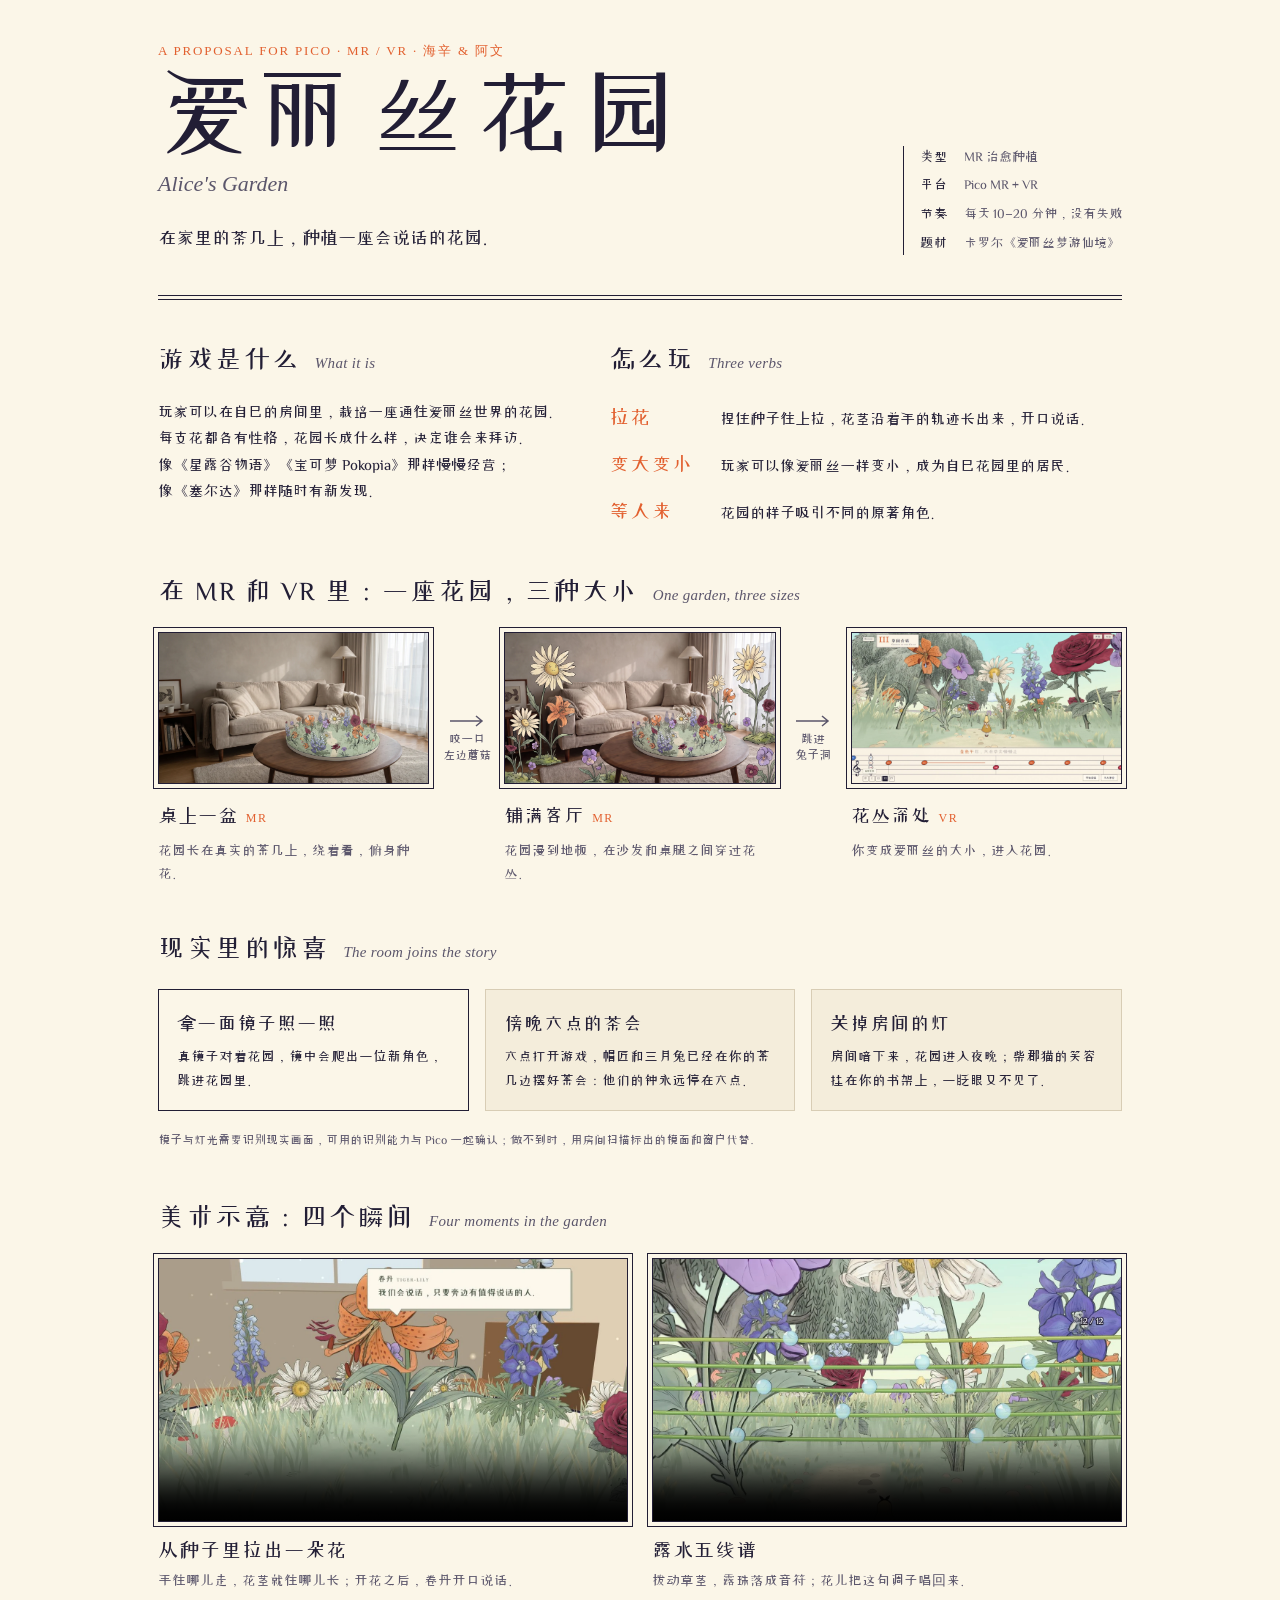
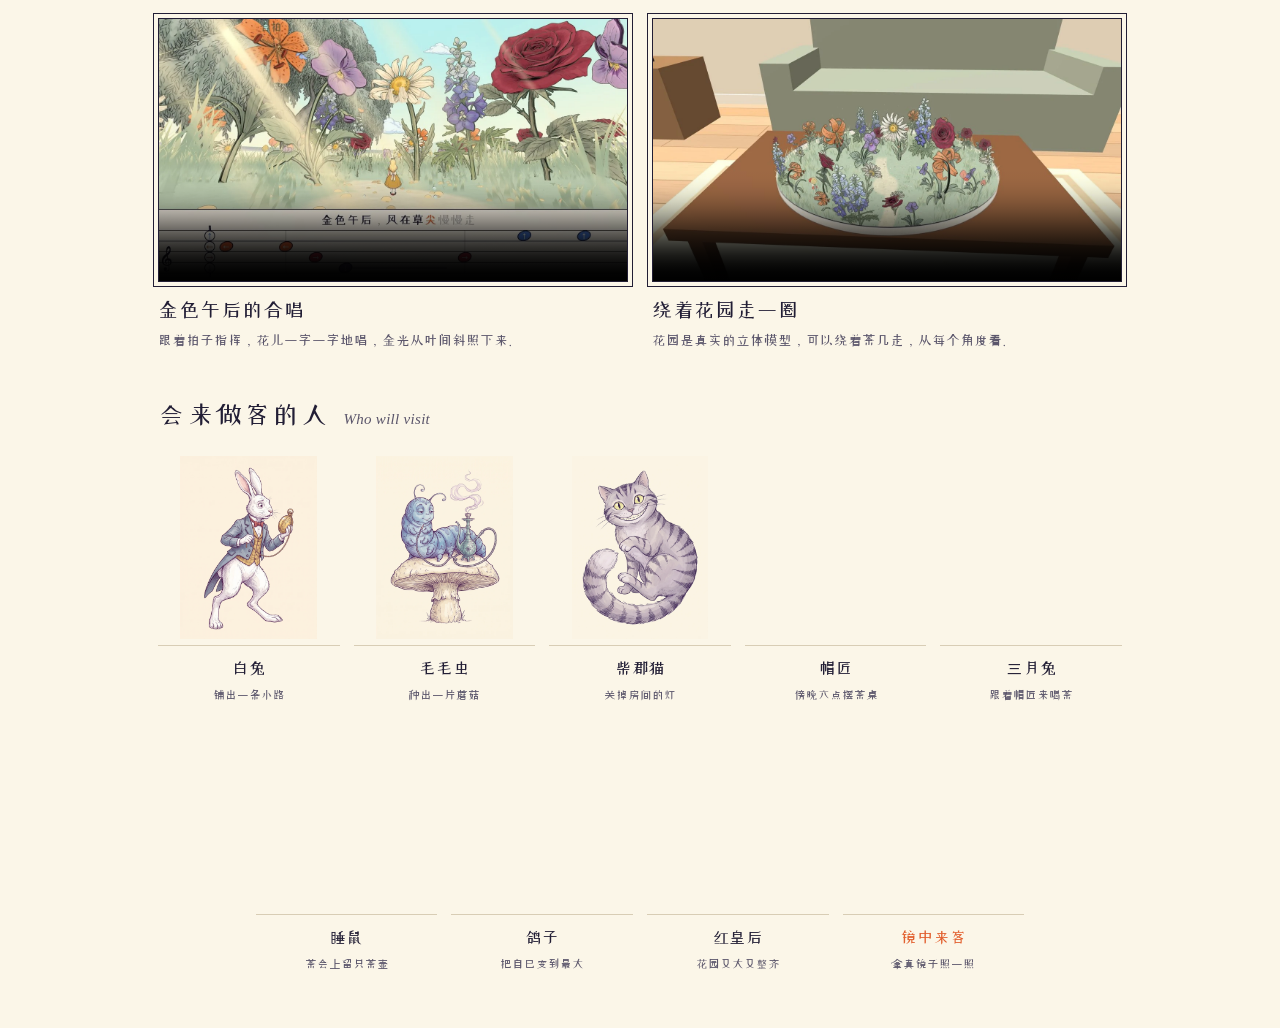
==== alice-garden-pico/index.html @ f8f002a5 "Publish responsive Alice Garden PICO proposal" ====
<!doctype html>
<html lang="zh-CN"><head><meta charset="utf-8"><meta name="viewport" content="width=device-width,initial-scale=1">
<!-- 可编辑源文件：直接改这里的文字，双击用浏览器打开就能预览。改完运行同目录的「打包成单文件.py」生成单文件版。 -->
<title>爱丽丝花园 · PICO MR / VR 提案</title>
<meta name="description" content="在家里的茶几上，种植一座会说话的花园。海辛与阿文的 PICO MR / VR 互动花园提案。">
<style>
/* Layout: one storybook plate per printed page — page 1 says what it is and how it lives in a room,
   page 2 shows it moving and who will come to visit. The game's own palette and display face. */
@font-face{font-family:"XiaoWei";src:url("media/display.woff2") format("woff2");font-display:swap;unicode-range:U+0-56DD,U+56DF-10FFFF}
:root{
  --paper:#FBF6E8; --plate:#F4EDDB; --ink:#221E35; --ink-2:#5B566B; --rule:#D8CDB5;
  --lily:#E2602F; --leaf:#6E8A6A;
  --display:"XiaoWei","Songti SC","STSong",serif;
  --body:"XiaoWei","Noto Serif SC","Songti SC","STSong",serif;
  --latin:"IM Fell English",Georgia,serif;
  color-scheme:light;
}
*{box-sizing:border-box}
html{background:var(--paper)}
body{margin:0;background:var(--paper);color:var(--ink);font-family:var(--body);font-size:15px;line-height:1.75;
  -webkit-print-color-adjust:exact;print-color-adjust:exact}
.sheet{max-width:1060px;margin:0 auto;padding-inline:clamp(16px,4vw,48px);padding-block:40px 56px;display:grid;grid-template-columns:minmax(0,1fr);gap:44px}
.page{display:grid;grid-template-columns:minmax(0,1fr);gap:40px;min-width:0}
h1,h2,h3{font-family:var(--display);font-weight:400;margin:0;text-wrap:balance}
p{margin:0}
.eyebrow{font-family:var(--latin);font-size:13px;letter-spacing:.14em;color:var(--lily);text-transform:uppercase}
h2{font-size:26px;letter-spacing:.06em;display:flex;flex-wrap:wrap;align-items:baseline;gap:4px 14px}
h2 small{font-family:var(--latin);font-style:italic;font-size:15px;letter-spacing:.02em;color:var(--ink-2)}
.sec{display:grid;grid-template-columns:minmax(0,1fr);gap:18px;align-content:start;min-width:0}
.rule{height:0;border-top:1.5px solid var(--ink);position:relative}
.rule::after{content:"";position:absolute;left:0;right:0;top:3px;border-top:.75px solid var(--ink)}

/* title plate */
.head{display:grid;grid-template-columns:minmax(0,1fr) auto;gap:32px;align-items:end}
.head h1{font-size:clamp(56px,9vw,96px);line-height:1;letter-spacing:.08em}
.head .en{font-family:var(--latin);font-style:italic;font-size:22px;color:var(--ink-2);margin-top:6px}
.lede{font-size:18px;line-height:1.85;max-width:34em;margin-top:18px}
.facts{display:grid;grid-template-columns:auto auto;gap:6px 16px;font-size:13px;color:var(--ink-2);border-left:1.5px solid var(--ink);padding-left:16px;align-self:end}
.facts b{font-weight:400;font-family:var(--display);color:var(--ink);letter-spacing:.08em}

/* what & how */
.two{display:grid;grid-template-columns:minmax(0,1fr) minmax(0,1.25fr);gap:40px}
.verbs{display:grid;gap:12px}
.verb{display:grid;grid-template-columns:6.6em minmax(0,1fr);gap:12px;align-items:baseline}
.verb b{font-family:var(--display);font-weight:400;font-size:20px;letter-spacing:.06em;color:var(--lily);white-space:nowrap}

/* three sizes */
.sizes{display:grid;grid-template-columns:1fr auto 1fr auto 1fr;gap:10px;align-items:start}
.size{display:grid;gap:8px;min-width:0;align-content:start}
.size figure{margin:0;border:1.5px solid var(--ink);box-shadow:0 0 0 4px var(--paper),0 0 0 5px var(--ink);aspect-ratio:16/9;overflow:hidden;background:var(--plate)}
.size img{width:100%;height:100%;object-fit:cover;display:block}
.size .tag{display:flex;align-items:baseline;gap:8px;margin-top:6px}
.size .tag b{font-family:var(--display);font-weight:400;font-size:19px;letter-spacing:.05em}
.size .tag span{font-family:var(--latin);font-size:12px;letter-spacing:.12em;color:var(--lily)}
.size p{font-size:13.5px;color:var(--ink-2);line-height:1.7}
.arrow{align-self:center;margin-top:-40px;display:grid;justify-items:center;gap:2px;font-size:12px;color:var(--ink-2);text-align:center;width:4.6em;line-height:1.4}
.arrow svg{width:36px;height:14px}

/* real-world surprises */
.surprise{display:grid;grid-template-columns:repeat(3,minmax(0,1fr));gap:16px}
.card{background:var(--plate);border:1px solid var(--rule);padding:16px 18px 18px;display:grid;gap:6px;align-content:start}
.card.lead{border-color:var(--ink);background:var(--paper)}
.card b{font-family:var(--display);font-weight:400;font-size:19px;letter-spacing:.05em}
.card p{font-size:13.5px;line-height:1.75}
.note{font-size:12px;color:var(--ink-2)}

/* moments */
.moments{display:grid;grid-template-columns:repeat(2,minmax(0,1fr));gap:26px 24px}
.moment{display:grid;gap:10px;min-width:0;align-content:start}
.moment .frame{position:relative;aspect-ratio:16/9;border:1.5px solid var(--ink);box-shadow:0 0 0 4px var(--paper),0 0 0 5px var(--ink);overflow:hidden;background:var(--plate)}
.moment video,.moment .frame img{position:absolute;inset:0;width:100%;height:100%;object-fit:cover;display:block}
.moment video{z-index:1}
.moment h3{font-size:20px;letter-spacing:.05em}
.moment p{font-size:13.5px;color:var(--ink-2);line-height:1.7}
.moment .cap{display:grid;gap:2px}

/* visitors */
.cast{display:grid;grid-template-columns:repeat(9,minmax(0,1fr));gap:10px}
.who{display:grid;grid-template-rows:auto auto auto;align-content:start;gap:4px;justify-items:center;text-align:center;min-width:0}
.who .pic{height:152px;width:100%;display:flex;align-items:flex-end;justify-content:center;border-bottom:1px solid var(--rule);padding-bottom:6px}
.who img{max-height:100%;max-width:100%;object-fit:contain;display:block}
.who b{font-family:var(--display);font-weight:400;font-size:16px;letter-spacing:.05em;margin-top:4px}
.who span{font-size:11.5px;color:var(--ink-2);line-height:1.5}
.who.mystery b{color:var(--lily)}
.foot{font-size:12.5px;color:var(--ink-2);display:flex;flex-wrap:wrap;gap:6px 18px;border-top:1px solid var(--rule);padding-top:12px}

@media screen and (max-width:820px){
  .head,.two{grid-template-columns:minmax(0,1fr)}
  .head h1{font-size:52px}
  .sizes{grid-template-columns:minmax(0,1fr)}
  .arrow{margin:0;width:auto;grid-auto-flow:column;gap:8px}
  .arrow svg{transform:rotate(90deg)}
  .surprise,.moments{grid-template-columns:1fr}
  .cast{grid-template-columns:repeat(3,minmax(0,1fr));gap:18px 10px}
}


/* print / PDF: two A4 plates, posters in place of video */
@page{size:A4;margin:0}
@media print{
  html,body{background:var(--paper)}
  body{font-size:9.6pt;line-height:1.65}
  .sheet{max-width:none;padding:0;gap:0}
  .page{gap:7mm;height:297mm;padding:12mm 13mm;overflow:hidden;align-content:start;page-break-after:always;break-after:page;break-inside:avoid}
  .page:last-child{page-break-after:auto;break-after:auto}
  .head h1{font-size:46pt}
  .head .en{font-size:13pt}
  .lede{font-size:11pt;margin-top:3mm}
  .facts{font-size:8.4pt}
  h2{font-size:15pt} h2 small{font-size:9.5pt}
  .sec{gap:3.2mm}
  .two{gap:9mm}
  .verb b{font-size:12pt}
  .size .tag b,.card b{font-size:12pt}
  .size p,.card p,.moment p{font-size:8.6pt}
  .arrow{font-size:7.6pt;margin-top:-8mm}
  .card{padding:3mm 3.6mm}
  .moments{gap:5mm 5mm}
  .moment h3{font-size:12pt}
  video{display:none!important}
  .cast{grid-template-columns:repeat(9,minmax(0,1fr));gap:2mm}
  .who .pic{height:30mm}
  .who b{font-size:10pt} .who span{font-size:7.2pt}
  .note,.foot{font-size:7.8pt}
}

/* Final user-approved wording, one A4 page. */
@media print{
 @page{size:A4;margin:0}
 body{font-size:7.7pt;line-height:1.5}
 .sheet{display:flex;flex-direction:column;gap:3.6mm;padding:10mm 11mm;min-height:297mm;background:var(--paper)}
 .page{display:contents;height:auto;padding:0;overflow:visible;break-after:auto;page-break-after:auto}
 .head{grid-template-columns:minmax(0,1fr) auto;gap:6mm}
 .head h1{font-size:32pt;letter-spacing:.08em}
 .head .en{font-size:10pt;margin-top:1mm}
 .eyebrow{font-size:7pt;letter-spacing:.1em}
 .lede{font-size:9pt;line-height:1.5;margin-top:2mm}
 .facts{font-size:6.8pt;gap:1mm 3mm;padding-left:3mm}
 h2{font-size:11pt;gap:2mm}h2 small{font-size:7pt}
 .sec{gap:2mm}.two{gap:6mm}.verbs{gap:2mm}
 .verb{grid-template-columns:5.5em 1fr;gap:2mm}.verb b{font-size:9pt}
 .sizes{gap:2mm}.size{gap:1.3mm}.size .tag{margin-top:1mm;gap:2mm}
 .size .tag b,.card b{font-size:9pt}.size .tag span{font-size:7pt}
 .size p,.card p,.moment p{font-size:7pt;line-height:1.45}
 .arrow{font-size:6pt;width:3.8em;margin-top:-5mm}
 .surprise{gap:2mm}.card{padding:2mm;gap:1mm}
 .note{font-size:6.4pt;line-height:1.4}
 .moments{grid-template-columns:repeat(4,minmax(0,1fr));gap:2.5mm}
 .moment{gap:2mm}.moment h3{font-size:8.2pt;letter-spacing:0}
 .cast{gap:1.5mm}.who{gap:.7mm}.who .pic{height:23mm;padding-bottom:1mm}
 .who b{font-size:8pt;margin-top:.5mm}.who span{font-size:6.2pt;line-height:1.35}
 .size figure,.moment .frame{box-shadow:none;border-width:.6pt}
 .rule{border-width:.7pt}.rule::after{top:2px;border-width:.4pt}
}

/* Larger cast, five above and four centered below. */
.prototype-video{position:static!important;inset:auto!important;height:auto!important;width:100%!important;display:block;margin-top:8px}
.prototype-link summary{cursor:pointer}
.prototype-link{font-size:11px;color:var(--ink-2);text-decoration:underline}
.visual-note{font-size:11px;color:var(--ink-2);line-height:1.4}
@media screen and (min-width:821px){
 .cast{grid-template-columns:repeat(10,minmax(0,1fr));gap:22px 14px}
 .who{grid-column:span 2}.who:nth-child(6){grid-column:2/span 2}
 .who .pic{height:190px}
}
@media print{
 .sheet{gap:2mm}
 .sec{gap:1.2mm}
 .head h1{font-size:30pt}
 .cast{grid-template-columns:repeat(10,minmax(0,1fr));gap:1.8mm 2mm}
 .who{grid-column:span 2}.who:nth-child(6){grid-column:2/span 2}
 .who .pic{height:27mm}.who b{font-size:8pt}.who span{font-size:6.5pt}
 .prototype-link{display:none}.visual-note{font-size:6.2pt;line-height:1.3}
}

/* Phone reading layout; print styles remain unchanged. */
@media screen and (max-width:600px){
 body{font-size:16px;line-height:1.85}
 .sheet{padding:28px 22px 40px;gap:32px}
 .page{gap:30px}.head{gap:20px}.two{gap:28px}
 .head h1{font-size:clamp(32px,10vw,52px);letter-spacing:.04em}
 .head .en{font-size:20px}.eyebrow{font-size:11px;letter-spacing:.06em}
 .lede{font-size:17px;margin-top:14px}.facts{font-size:13px;justify-self:start;gap:6px 12px}
 h2{font-size:23px;line-height:1.5;gap:2px 10px}h2 small{font-size:13px}
 .sec{gap:16px}.verb{grid-template-columns:5.4em minmax(0,1fr);gap:8px}.verb b{font-size:19px}
 .sizes{gap:18px}.size{gap:8px}.size p,.card p,.moment p{font-size:15px}
 .arrow{justify-self:center}.moments{gap:28px}.note{font-size:13px}
 .cast{grid-template-columns:repeat(2,minmax(0,1fr));gap:24px 16px}
 .who .pic{height:190px}.who b{font-size:18px}.who span{font-size:13px}
 .who:last-child{grid-column:1/-1;width:calc((100% - 16px)/2);justify-self:center}
}

</style>

</head><body>
<main class="sheet">
  <section class="page">
    <header class="head">
      <div>
        <div class="eyebrow">A PROPOSAL FOR PICO · MR / VR · 海辛 &amp; 阿文</div>
        <h1>爱丽丝花园</h1>
        <div class="en">Alice's Garden</div>
        <p class="lede">在家里的茶几上，种植一座会说话的花园。<br></p>
      </div>
      <div class="facts">
        <b>类型</b><span>MR 治愈种植</span>
        <b>平台</b><span>Pico MR + VR</span>
        <b>节奏</b><span>每天 10–20 分钟，没有失败</span>
        <b>题材</b><span>卡罗尔《爱丽丝梦游仙境》</span>
      </div>
    </header>

    <div class="rule"></div>

    <div class="two">
      <section class="sec">
        <h2>游戏是什么 <small>What it is</small></h2>
        <p>玩家可以在自己的房间里，栽培一座通往爱丽丝世界的花园。<br>每支花都各有性格，花园长成什么样，决定谁会来拜访。<br>像《星露谷物语》《宝可梦 Pokopia》那样慢慢经营；<br>像《塞尔达》那样随时有新发现。</p>
      </section>
      <section class="sec">
        <h2>怎么玩 <small>Three verbs</small></h2>
        <div class="verbs">
          <div class="verb"><b>拉花</b><span>捏住种子往上拉，花茎沿着手的轨迹长出来，开口说话。</span></div>
          <div class="verb"><b>变大变小</b><span>玩家可以像爱丽丝一样变小，成为自己花园里的居民。</span></div>
          <div class="verb"><b>等人来</b><span>花园的样子吸引不同的原著角色。</span></div>
        </div>
      </section>
    </div>

    <section class="sec">
      <h2>在 MR 和 VR 里：一座花园，三种大小 <small>One garden, three sizes</small></h2>
      <div class="sizes">
        <div class="size">
          <figure><img loading="lazy" decoding="async" src="media/desk-mr-v2.webp" alt="茶几上的一盆花园"></figure>
          <div class="tag"><b>桌上一盆</b><span>MR</span></div>
          <p>花园长在真实的茶几上，绕着看，俯身种花。</p>
        </div>
        <div class="arrow"><svg viewBox="0 0 36 14" aria-hidden="true"><path d="M1 7h32M27 2l6 5-6 5" fill="none" stroke="currentColor" stroke-width="1.5"/></svg>咬一口<br>左边蘑菇</div>
        <div class="size">
          <figure><img loading="lazy" decoding="async" src="media/room-mr-v4.webp" alt="花园铺满客厅，花比沙发高"></figure>
          <div class="tag"><b>铺满客厅</b><span>MR</span></div>
          <p>花园漫到地板，在沙发和桌腿之间穿过花丛。</p>
        </div>
        <div class="arrow"><svg viewBox="0 0 36 14" aria-hidden="true"><path d="M1 7h32M27 2l6 5-6 5" fill="none" stroke="currentColor" stroke-width="1.5"/></svg>跳进<br>兔子洞</div>
        <div class="size">
          <figure><img loading="lazy" decoding="async" src="media/deep-game-v3.webp" alt="爱丽丝大小的花丛深处"></figure>
          <div class="tag"><b>花丛深处</b><span>VR</span></div>
          <p>你变成爱丽丝的大小，进入花园。</p>
        </div>
      </div>
    </section>

    <section class="sec">
      <h2>现实里的惊喜 <small>The room joins the story</small></h2>
      <div class="surprise">
        <div class="card lead"><b>拿一面镜子照一照</b><p>真镜子对着花园，镜中会爬出一位新角色，跳进花园里。</p></div>
        <div class="card"><b>傍晚六点的茶会</b><p>六点打开游戏，帽匠和三月兔已经在你的茶几边摆好茶会：他们的钟永远停在六点。</p></div>
        <div class="card"><b>关掉房间的灯</b><p>房间暗下来，花园进入夜晚；柴郡猫的笑容挂在你的书架上，一眨眼又不见了。</p></div>
      </div>
      <p class="note">镜子与灯光需要识别现实画面，可用的识别能力与 Pico 一起确认；做不到时，用房间扫描标出的镜面和窗户代替。</p>
    </section>
  </section>

  <section class="page">
    <section class="sec">
      <h2>美术示意：四个瞬间 <small>Four moments in the garden</small></h2>

      <div class="moments">
        <article class="moment">
          <div class="frame"><video src="media/pull.mp4" poster="media/pull.webp" muted loop playsinline controls preload="none"></video><img loading="lazy" decoding="async" src="media/pull.webp" alt="卷丹从种子里长出来并开口说话"></div>
          <div class="cap"><h3>从种子里拉出一朵花</h3><p>手往哪儿走，花茎就往哪儿长；开花之后，卷丹开口说话。</p></div>
        </article>
        <article class="moment">
          <div class="frame"><video src="media/dew.mp4" poster="media/dew.webp" muted loop playsinline controls preload="none"></video><img loading="lazy" decoding="async" src="media/dew.webp" alt="露珠挂在五根草茎上，像一行五线谱"></div>
          <div class="cap"><h3>露水五线谱</h3><p>拨动草茎，露珠落成音符；花儿把这句调子唱回来。</p></div>
        </article>
        <article class="moment">
          <div class="frame"><video src="media/sing.mp4" poster="media/sing.webp" muted loop playsinline controls preload="none"></video><img loading="lazy" decoding="async" src="media/sing.webp" alt="金色午后，花儿按歌词合唱"></div>
          <div class="cap"><h3>金色午后的合唱</h3><p>跟着拍子指挥，花儿一字一字地唱，金光从叶间斜照下来。</p></div>
        </article>
        <article class="moment">
          <div class="frame"><video src="media/orbit.mp4" poster="media/orbit.webp" muted loop playsinline controls preload="none"></video><img loading="lazy" decoding="async" src="media/orbit.webp" alt="茶几上的花园，镜头绕着它转一圈"></div>
          <div class="cap"><h3>绕着花园走一圈</h3><p>花园是真实的立体模型，可以绕着茶几走，从每个角度看。</p></div>
        </article>
      </div>

    </section>

    <section class="sec">
      <h2>会来做客的人 <small>Who will visit</small></h2>
      <div class="cast">
        <div class="who"><div class="pic"><img loading="lazy" decoding="async" src="media/cast-rabbit-nbp.webp" alt=""></div><b>白兔</b><span>铺出一条小路</span></div>
        <div class="who"><div class="pic"><img loading="lazy" decoding="async" src="media/cast-caterpillar-nbp.webp" alt=""></div><b>毛毛虫</b><span>种出一片蘑菇</span></div>
        <div class="who"><div class="pic"><img loading="lazy" decoding="async" src="media/cast-cheshire-nbp.webp" alt=""></div><b>柴郡猫</b><span>关掉房间的灯</span></div>
        <div class="who"><div class="pic"><img loading="lazy" decoding="async" src="media/cast-hatter-nbp.webp" alt=""></div><b>帽匠</b><span>傍晚六点摆茶桌</span></div>
        <div class="who"><div class="pic"><img loading="lazy" decoding="async" src="media/cast-hare-nbp.webp" alt=""></div><b>三月兔</b><span>跟着帽匠来喝茶</span></div>
        <div class="who"><div class="pic"><img loading="lazy" decoding="async" src="media/cast-dormouse-nbp.webp" alt=""></div><b>睡鼠</b><span>茶会上留只茶壶</span></div>
        <div class="who"><div class="pic"><img loading="lazy" decoding="async" src="media/cast-pigeon-nbp.webp" alt=""></div><b>鸽子</b><span>把自己变到最大</span></div>
        <div class="who"><div class="pic"><img loading="lazy" decoding="async" src="media/cast-queen-nbp.webp" alt=""></div><b>红皇后</b><span>花园又大又整齐</span></div>
        <div class="who mystery"><div class="pic"><img loading="lazy" decoding="async" src="media/cast-mirror-nbp.webp" alt="镜中来客手镜"></div><b>镜中来客</b><span>拿真镜子照一照</span></div>
      </div>
    </section>


  </section>
</main>
<script>
/* Only animate visible clips. Native controls remain available on phones. */
(() => {
 const videos=[...document.querySelectorAll('.moment .frame video')];
 const reduced=matchMedia('(prefers-reduced-motion: reduce)');
 const visible=new Set();
 const play=v=>{if(document.hidden||reduced.matches)return;v.play().catch(()=>{});};
 const observer=new IntersectionObserver(entries=>entries.forEach(({target,isIntersecting})=>{
   if(isIntersecting){visible.add(target);play(target);}else{visible.delete(target);target.pause();}
 }),{threshold:.2});
 videos.forEach(v=>observer.observe(v));
 document.addEventListener('visibilitychange',()=>videos.forEach(v=>document.hidden?v.pause():visible.has(v)&&play(v)));
 reduced.addEventListener('change',()=>videos.forEach(v=>reduced.matches?v.pause():visible.has(v)&&play(v)));
})();
</script>

</body></html>
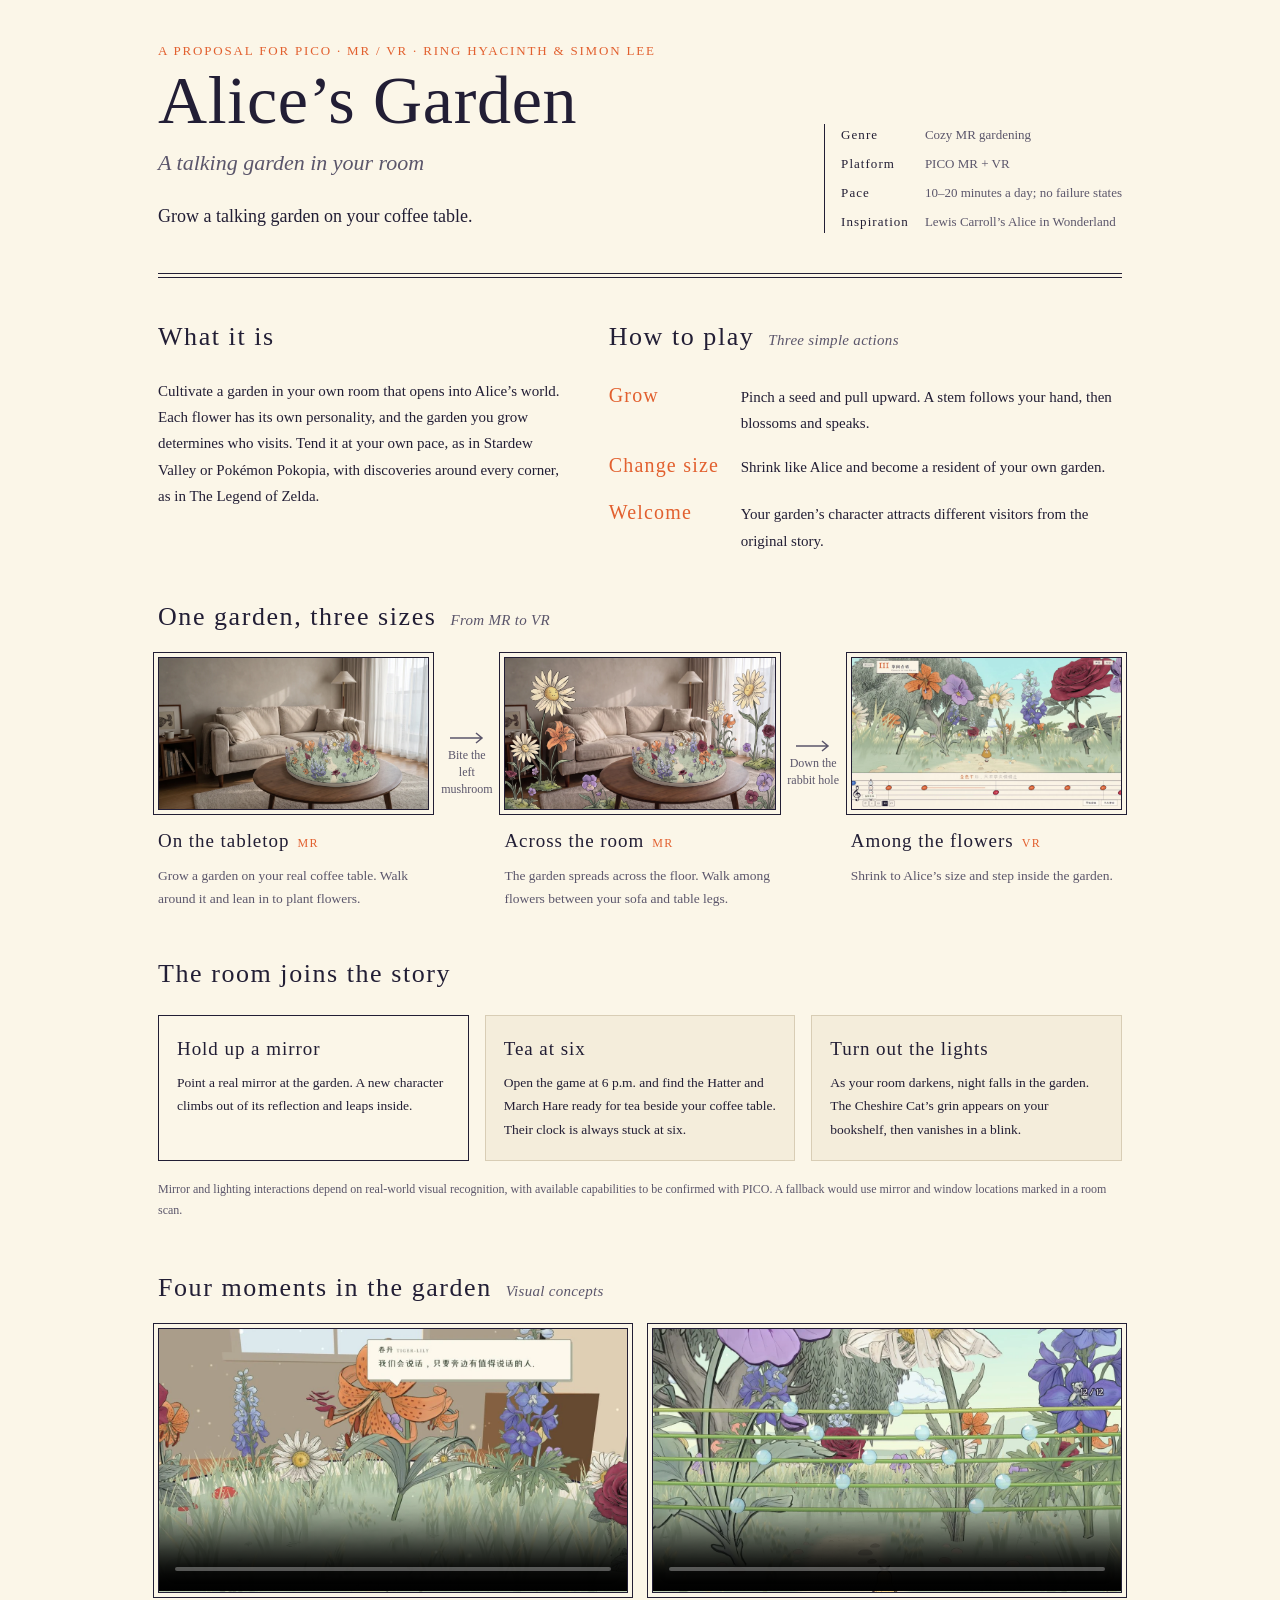
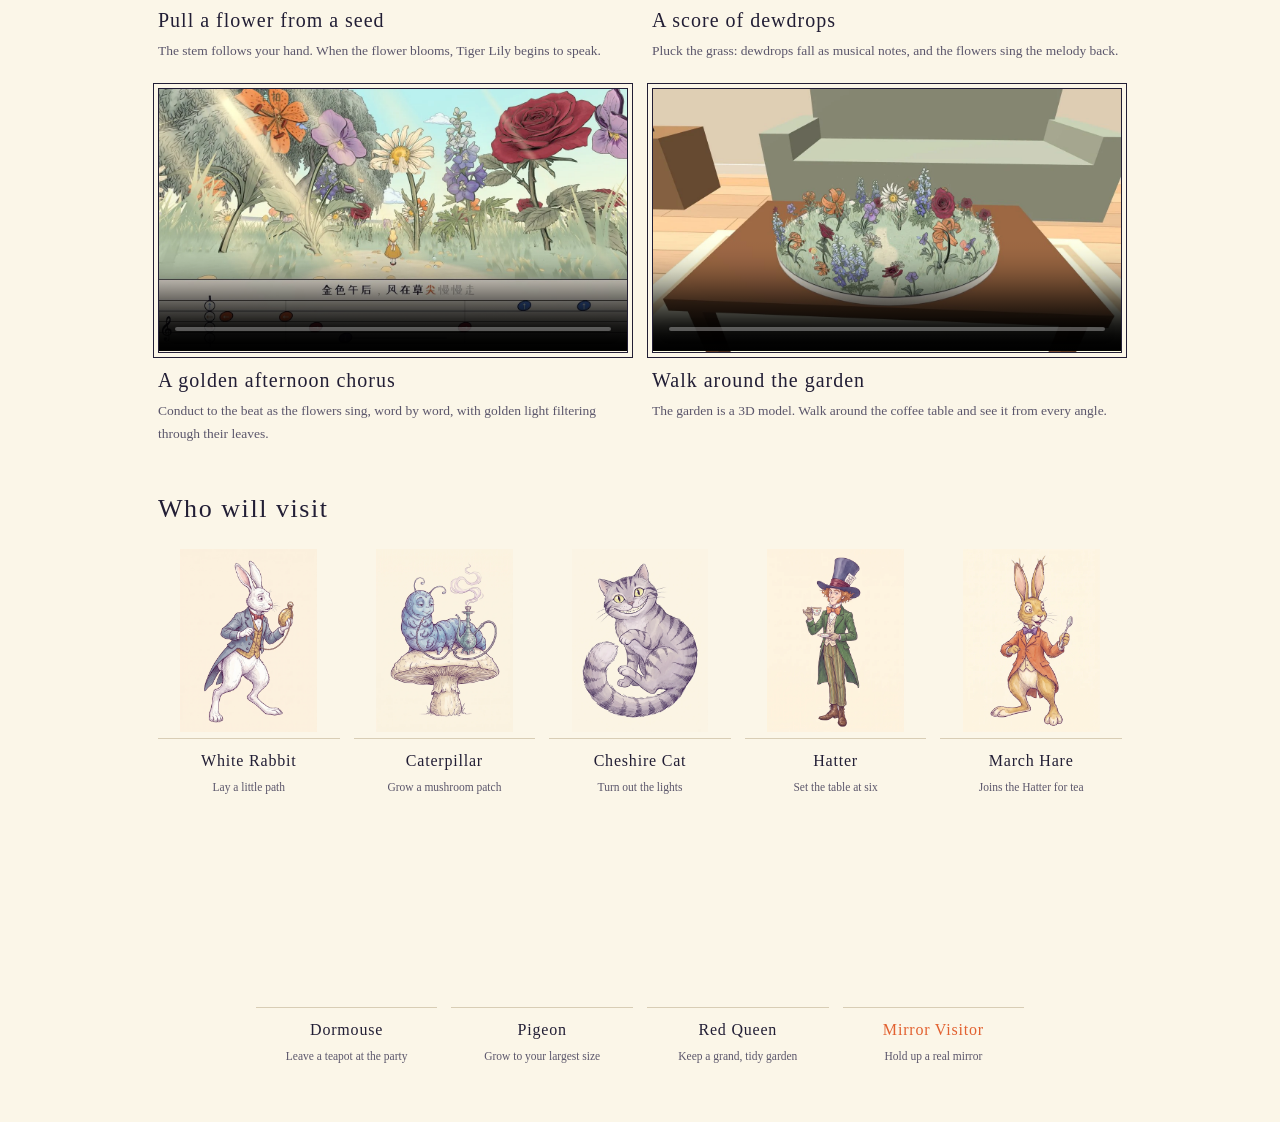
==== commit 9cef796a: "Publish English portfolio and introduction pages" ====
--- a/alice-garden-pico/index.html
+++ b/alice-garden-pico/index.html
@@ -1,8 +1,8 @@
 <!doctype html>
-<html lang="zh-CN"><head><meta charset="utf-8"><meta name="viewport" content="width=device-width,initial-scale=1">
-<!-- 可编辑源文件：直接改这里的文字，双击用浏览器打开就能预览。改完运行同目录的「打包成单文件.py」生成单文件版。 -->
-<title>爱丽丝花园 · PICO MR / VR 提案</title>
-<meta name="description" content="在家里的茶几上，种植一座会说话的花园。海辛与阿文的 PICO MR / VR 互动花园提案。">
+<html lang="en"><head><meta charset="utf-8"><meta name="viewport" content="width=device-width,initial-scale=1">
+<!-- Editable source: edit the text here and open this file in a browser to preview. -->
+<title>Alice’s Garden · PICO MR / VR Proposal</title>
+<meta name="description" content="Grow a talking garden on your coffee table. A PICO MR / VR interactive garden proposal by Ring Hyacinth and Simon Lee.">
 <style>
 /* Layout: one storybook plate per printed page — page 1 says what it is and how it lives in a room,
    page 2 shows it moving and who will come to visit. The game's own palette and display face. */
@@ -10,8 +10,8 @@
 :root{
   --paper:#FBF6E8; --plate:#F4EDDB; --ink:#221E35; --ink-2:#5B566B; --rule:#D8CDB5;
   --lily:#E2602F; --leaf:#6E8A6A;
-  --display:"XiaoWei","Songti SC","STSong",serif;
-  --body:"XiaoWei","Noto Serif SC","Songti SC","STSong",serif;
+  --display:Georgia,"Times New Roman",serif;
+  --body:Georgia,"Times New Roman",serif;
   --latin:"IM Fell English",Georgia,serif;
   color-scheme:light;
 }
@@ -32,7 +32,7 @@
 
 /* title plate */
 .head{display:grid;grid-template-columns:minmax(0,1fr) auto;gap:32px;align-items:end}
-.head h1{font-size:clamp(56px,9vw,96px);line-height:1;letter-spacing:.08em}
+.head h1{font-size:clamp(40px,6vw,68px);line-height:1.1;letter-spacing:.01em}
 .head .en{font-family:var(--latin);font-style:italic;font-size:22px;color:var(--ink-2);margin-top:6px}
 .lede{font-size:18px;line-height:1.85;max-width:34em;margin-top:18px}
 .facts{display:grid;grid-template-columns:auto auto;gap:6px 16px;font-size:13px;color:var(--ink-2);border-left:1.5px solid var(--ink);padding-left:16px;align-self:end}
@@ -41,7 +41,7 @@
 /* what & how */
 .two{display:grid;grid-template-columns:minmax(0,1fr) minmax(0,1.25fr);gap:40px}
 .verbs{display:grid;gap:12px}
-.verb{display:grid;grid-template-columns:6.6em minmax(0,1fr);gap:12px;align-items:baseline}
+.verb{display:grid;grid-template-columns:8em minmax(0,1fr);gap:12px;align-items:baseline}
 .verb b{font-family:var(--display);font-weight:400;font-size:20px;letter-spacing:.06em;color:var(--lily);white-space:nowrap}
 
 /* three sizes */
@@ -138,7 +138,7 @@
  .facts{font-size:6.8pt;gap:1mm 3mm;padding-left:3mm}
  h2{font-size:11pt;gap:2mm}h2 small{font-size:7pt}
  .sec{gap:2mm}.two{gap:6mm}.verbs{gap:2mm}
- .verb{grid-template-columns:5.5em 1fr;gap:2mm}.verb b{font-size:9pt}
+ .verb{grid-template-columns:7.5em 1fr;gap:2mm}.verb b{font-size:9pt}
  .sizes{gap:2mm}.size{gap:1.3mm}.size .tag{margin-top:1mm;gap:2mm}
  .size .tag b,.card b{font-size:9pt}.size .tag span{font-size:7pt}
  .size p,.card p,.moment p{font-size:7pt;line-height:1.45}
@@ -182,7 +182,7 @@
  .head .en{font-size:20px}.eyebrow{font-size:11px;letter-spacing:.06em}
  .lede{font-size:17px;margin-top:14px}.facts{font-size:13px;justify-self:start;gap:6px 12px}
  h2{font-size:23px;line-height:1.5;gap:2px 10px}h2 small{font-size:13px}
- .sec{gap:16px}.verb{grid-template-columns:5.4em minmax(0,1fr);gap:8px}.verb b{font-size:19px}
+ .sec{gap:16px}.verb{grid-template-columns:7em minmax(0,1fr);gap:8px}.verb b{font-size:19px}
  .sizes{gap:18px}.size{gap:8px}.size p,.card p,.moment p{font-size:15px}
  .arrow{justify-self:center}.moments{gap:28px}.note{font-size:13px}
  .cast{grid-template-columns:repeat(2,minmax(0,1fr));gap:24px 16px}
@@ -197,16 +197,16 @@
   <section class="page">
     <header class="head">
       <div>
-        <div class="eyebrow">A PROPOSAL FOR PICO · MR / VR · 海辛 &amp; 阿文</div>
-        <h1>爱丽丝花园</h1>
-        <div class="en">Alice's Garden</div>
-        <p class="lede">在家里的茶几上，种植一座会说话的花园。<br></p>
+        <div class="eyebrow">A PROPOSAL FOR PICO · MR / VR · Ring Hyacinth &amp; Simon Lee</div>
+        <h1>Alice’s Garden</h1>
+        <div class="en">A talking garden in your room</div>
+        <p class="lede">Grow a talking garden on your coffee table.<br></p>
       </div>
       <div class="facts">
-        <b>类型</b><span>MR 治愈种植</span>
-        <b>平台</b><span>Pico MR + VR</span>
-        <b>节奏</b><span>每天 10–20 分钟，没有失败</span>
-        <b>题材</b><span>卡罗尔《爱丽丝梦游仙境》</span>
+        <b>Genre</b><span>Cozy MR gardening</span>
+        <b>Platform</b><span>PICO MR + VR</span>
+        <b>Pace</b><span>10–20 minutes a day; no failure states</span>
+        <b>Inspiration</b><span>Lewis Carroll’s Alice in Wonderland</span>
       </div>
     </header>
 
@@ -214,90 +214,90 @@
 
     <div class="two">
       <section class="sec">
-        <h2>游戏是什么 <small>What it is</small></h2>
-        <p>玩家可以在自己的房间里，栽培一座通往爱丽丝世界的花园。<br>每支花都各有性格，花园长成什么样，决定谁会来拜访。<br>像《星露谷物语》《宝可梦 Pokopia》那样慢慢经营；<br>像《塞尔达》那样随时有新发现。</p>
+        <h2>What it is</h2>
+        <p>Cultivate a garden in your own room that opens into Alice’s world. Each flower has its own personality, and the garden you grow determines who visits. Tend it at your own pace, as in Stardew Valley or Pokémon Pokopia, with discoveries around every corner, as in The Legend of Zelda.</p>
       </section>
       <section class="sec">
-        <h2>怎么玩 <small>Three verbs</small></h2>
+        <h2>How to play <small>Three simple actions</small></h2>
         <div class="verbs">
-          <div class="verb"><b>拉花</b><span>捏住种子往上拉，花茎沿着手的轨迹长出来，开口说话。</span></div>
-          <div class="verb"><b>变大变小</b><span>玩家可以像爱丽丝一样变小，成为自己花园里的居民。</span></div>
-          <div class="verb"><b>等人来</b><span>花园的样子吸引不同的原著角色。</span></div>
+          <div class="verb"><b>Grow</b><span>Pinch a seed and pull upward. A stem follows your hand, then blossoms and speaks.</span></div>
+          <div class="verb"><b>Change size</b><span>Shrink like Alice and become a resident of your own garden.</span></div>
+          <div class="verb"><b>Welcome</b><span>Your garden’s character attracts different visitors from the original story.</span></div>
         </div>
       </section>
     </div>
 
     <section class="sec">
-      <h2>在 MR 和 VR 里：一座花园，三种大小 <small>One garden, three sizes</small></h2>
+      <h2>One garden, three sizes <small>From MR to VR</small></h2>
       <div class="sizes">
         <div class="size">
-          <figure><img loading="lazy" decoding="async" src="media/desk-mr-v2.webp" alt="茶几上的一盆花园"></figure>
-          <div class="tag"><b>桌上一盆</b><span>MR</span></div>
-          <p>花园长在真实的茶几上，绕着看，俯身种花。</p>
+          <figure><img loading="lazy" decoding="async" src="media/desk-mr-v2.webp" alt="A miniature garden on a coffee table"></figure>
+          <div class="tag"><b>On the tabletop</b><span>MR</span></div>
+          <p>Grow a garden on your real coffee table. Walk around it and lean in to plant flowers.</p>
         </div>
-        <div class="arrow"><svg viewBox="0 0 36 14" aria-hidden="true"><path d="M1 7h32M27 2l6 5-6 5" fill="none" stroke="currentColor" stroke-width="1.5"/></svg>咬一口<br>左边蘑菇</div>
+        <div class="arrow"><svg viewBox="0 0 36 14" aria-hidden="true"><path d="M1 7h32M27 2l6 5-6 5" fill="none" stroke="currentColor" stroke-width="1.5"/></svg>Bite the<br>left mushroom</div>
         <div class="size">
-          <figure><img loading="lazy" decoding="async" src="media/room-mr-v4.webp" alt="花园铺满客厅，花比沙发高"></figure>
-          <div class="tag"><b>铺满客厅</b><span>MR</span></div>
-          <p>花园漫到地板，在沙发和桌腿之间穿过花丛。</p>
+          <figure><img loading="lazy" decoding="async" src="media/room-mr-v4.webp" alt="A garden fills the living room, with flowers taller than the sofa"></figure>
+          <div class="tag"><b>Across the room</b><span>MR</span></div>
+          <p>The garden spreads across the floor. Walk among flowers between your sofa and table legs.</p>
         </div>
-        <div class="arrow"><svg viewBox="0 0 36 14" aria-hidden="true"><path d="M1 7h32M27 2l6 5-6 5" fill="none" stroke="currentColor" stroke-width="1.5"/></svg>跳进<br>兔子洞</div>
+        <div class="arrow"><svg viewBox="0 0 36 14" aria-hidden="true"><path d="M1 7h32M27 2l6 5-6 5" fill="none" stroke="currentColor" stroke-width="1.5"/></svg>Down the<br>rabbit hole</div>
         <div class="size">
-          <figure><img loading="lazy" decoding="async" src="media/deep-game-v3.webp" alt="爱丽丝大小的花丛深处"></figure>
-          <div class="tag"><b>花丛深处</b><span>VR</span></div>
-          <p>你变成爱丽丝的大小，进入花园。</p>
+          <figure><img loading="lazy" decoding="async" src="media/deep-game-v3.webp" alt="Deep among the flowers at Alice’s tiny scale"></figure>
+          <div class="tag"><b>Among the flowers</b><span>VR</span></div>
+          <p>Shrink to Alice’s size and step inside the garden.</p>
         </div>
       </div>
     </section>
 
     <section class="sec">
-      <h2>现实里的惊喜 <small>The room joins the story</small></h2>
+      <h2>The room joins the story</h2>
       <div class="surprise">
-        <div class="card lead"><b>拿一面镜子照一照</b><p>真镜子对着花园，镜中会爬出一位新角色，跳进花园里。</p></div>
-        <div class="card"><b>傍晚六点的茶会</b><p>六点打开游戏，帽匠和三月兔已经在你的茶几边摆好茶会：他们的钟永远停在六点。</p></div>
-        <div class="card"><b>关掉房间的灯</b><p>房间暗下来，花园进入夜晚；柴郡猫的笑容挂在你的书架上，一眨眼又不见了。</p></div>
-      </div>
-      <p class="note">镜子与灯光需要识别现实画面，可用的识别能力与 Pico 一起确认；做不到时，用房间扫描标出的镜面和窗户代替。</p>
+        <div class="card lead"><b>Hold up a mirror</b><p>Point a real mirror at the garden. A new character climbs out of its reflection and leaps inside.</p></div>
+        <div class="card"><b>Tea at six</b><p>Open the game at 6 p.m. and find the Hatter and March Hare ready for tea beside your coffee table. Their clock is always stuck at six.</p></div>
+        <div class="card"><b>Turn out the lights</b><p>As your room darkens, night falls in the garden. The Cheshire Cat’s grin appears on your bookshelf, then vanishes in a blink.</p></div>
+      </div>
+      <p class="note">Mirror and lighting interactions depend on real-world visual recognition, with available capabilities to be confirmed with PICO. A fallback would use mirror and window locations marked in a room scan.</p>
     </section>
   </section>
 
   <section class="page">
     <section class="sec">
-      <h2>美术示意：四个瞬间 <small>Four moments in the garden</small></h2>
+      <h2>Four moments in the garden <small>Visual concepts</small></h2>
 
       <div class="moments">
         <article class="moment">
-          <div class="frame"><video src="media/pull.mp4" poster="media/pull.webp" muted loop playsinline controls preload="none"></video><img loading="lazy" decoding="async" src="media/pull.webp" alt="卷丹从种子里长出来并开口说话"></div>
-          <div class="cap"><h3>从种子里拉出一朵花</h3><p>手往哪儿走，花茎就往哪儿长；开花之后，卷丹开口说话。</p></div>
+          <div class="frame"><video src="media/pull.mp4" poster="media/pull.webp" muted loop playsinline controls preload="none"></video><img loading="lazy" decoding="async" src="media/pull.webp" alt="Tiger Lily grows from a seed and begins to speak"></div>
+          <div class="cap"><h3>Pull a flower from a seed</h3><p>The stem follows your hand. When the flower blooms, Tiger Lily begins to speak.</p></div>
         </article>
         <article class="moment">
-          <div class="frame"><video src="media/dew.mp4" poster="media/dew.webp" muted loop playsinline controls preload="none"></video><img loading="lazy" decoding="async" src="media/dew.webp" alt="露珠挂在五根草茎上，像一行五线谱"></div>
-          <div class="cap"><h3>露水五线谱</h3><p>拨动草茎，露珠落成音符；花儿把这句调子唱回来。</p></div>
+          <div class="frame"><video src="media/dew.mp4" poster="media/dew.webp" muted loop playsinline controls preload="none"></video><img loading="lazy" decoding="async" src="media/dew.webp" alt="Dewdrops hang on five blades of grass like notes on a musical staff"></div>
+          <div class="cap"><h3>A score of dewdrops</h3><p>Pluck the grass: dewdrops fall as musical notes, and the flowers sing the melody back.</p></div>
         </article>
         <article class="moment">
-          <div class="frame"><video src="media/sing.mp4" poster="media/sing.webp" muted loop playsinline controls preload="none"></video><img loading="lazy" decoding="async" src="media/sing.webp" alt="金色午后，花儿按歌词合唱"></div>
-          <div class="cap"><h3>金色午后的合唱</h3><p>跟着拍子指挥，花儿一字一字地唱，金光从叶间斜照下来。</p></div>
+          <div class="frame"><video src="media/sing.mp4" poster="media/sing.webp" muted loop playsinline controls preload="none"></video><img loading="lazy" decoding="async" src="media/sing.webp" alt="Flowers sing together in the golden afternoon light"></div>
+          <div class="cap"><h3>A golden afternoon chorus</h3><p>Conduct to the beat as the flowers sing, word by word, with golden light filtering through their leaves.</p></div>
         </article>
         <article class="moment">
-          <div class="frame"><video src="media/orbit.mp4" poster="media/orbit.webp" muted loop playsinline controls preload="none"></video><img loading="lazy" decoding="async" src="media/orbit.webp" alt="茶几上的花园，镜头绕着它转一圈"></div>
-          <div class="cap"><h3>绕着花园走一圈</h3><p>花园是真实的立体模型，可以绕着茶几走，从每个角度看。</p></div>
+          <div class="frame"><video src="media/orbit.mp4" poster="media/orbit.webp" muted loop playsinline controls preload="none"></video><img loading="lazy" decoding="async" src="media/orbit.webp" alt="The camera circles a garden on a coffee table"></div>
+          <div class="cap"><h3>Walk around the garden</h3><p>The garden is a 3D model. Walk around the coffee table and see it from every angle.</p></div>
         </article>
       </div>
 
     </section>
 
     <section class="sec">
-      <h2>会来做客的人 <small>Who will visit</small></h2>
+      <h2>Who will visit</h2>
       <div class="cast">
-        <div class="who"><div class="pic"><img loading="lazy" decoding="async" src="media/cast-rabbit-nbp.webp" alt=""></div><b>白兔</b><span>铺出一条小路</span></div>
-        <div class="who"><div class="pic"><img loading="lazy" decoding="async" src="media/cast-caterpillar-nbp.webp" alt=""></div><b>毛毛虫</b><span>种出一片蘑菇</span></div>
-        <div class="who"><div class="pic"><img loading="lazy" decoding="async" src="media/cast-cheshire-nbp.webp" alt=""></div><b>柴郡猫</b><span>关掉房间的灯</span></div>
-        <div class="who"><div class="pic"><img loading="lazy" decoding="async" src="media/cast-hatter-nbp.webp" alt=""></div><b>帽匠</b><span>傍晚六点摆茶桌</span></div>
-        <div class="who"><div class="pic"><img loading="lazy" decoding="async" src="media/cast-hare-nbp.webp" alt=""></div><b>三月兔</b><span>跟着帽匠来喝茶</span></div>
-        <div class="who"><div class="pic"><img loading="lazy" decoding="async" src="media/cast-dormouse-nbp.webp" alt=""></div><b>睡鼠</b><span>茶会上留只茶壶</span></div>
-        <div class="who"><div class="pic"><img loading="lazy" decoding="async" src="media/cast-pigeon-nbp.webp" alt=""></div><b>鸽子</b><span>把自己变到最大</span></div>
-        <div class="who"><div class="pic"><img loading="lazy" decoding="async" src="media/cast-queen-nbp.webp" alt=""></div><b>红皇后</b><span>花园又大又整齐</span></div>
-        <div class="who mystery"><div class="pic"><img loading="lazy" decoding="async" src="media/cast-mirror-nbp.webp" alt="镜中来客手镜"></div><b>镜中来客</b><span>拿真镜子照一照</span></div>
+        <div class="who"><div class="pic"><img loading="lazy" decoding="async" src="media/cast-rabbit-nbp.webp" alt=""></div><b>White Rabbit</b><span>Lay a little path</span></div>
+        <div class="who"><div class="pic"><img loading="lazy" decoding="async" src="media/cast-caterpillar-nbp.webp" alt=""></div><b>Caterpillar</b><span>Grow a mushroom patch</span></div>
+        <div class="who"><div class="pic"><img loading="lazy" decoding="async" src="media/cast-cheshire-nbp.webp" alt=""></div><b>Cheshire Cat</b><span>Turn out the lights</span></div>
+        <div class="who"><div class="pic"><img loading="lazy" decoding="async" src="media/cast-hatter-nbp.webp" alt=""></div><b>Hatter</b><span>Set the table at six</span></div>
+        <div class="who"><div class="pic"><img loading="lazy" decoding="async" src="media/cast-hare-nbp.webp" alt=""></div><b>March Hare</b><span>Joins the Hatter for tea</span></div>
+        <div class="who"><div class="pic"><img loading="lazy" decoding="async" src="media/cast-dormouse-nbp.webp" alt=""></div><b>Dormouse</b><span>Leave a teapot at the party</span></div>
+        <div class="who"><div class="pic"><img loading="lazy" decoding="async" src="media/cast-pigeon-nbp.webp" alt=""></div><b>Pigeon</b><span>Grow to your largest size</span></div>
+        <div class="who"><div class="pic"><img loading="lazy" decoding="async" src="media/cast-queen-nbp.webp" alt=""></div><b>Red Queen</b><span>Keep a grand, tidy garden</span></div>
+        <div class="who mystery"><div class="pic"><img loading="lazy" decoding="async" src="media/cast-mirror-nbp.webp" alt="A hand mirror for a mysterious visitor"></div><b>Mirror Visitor</b><span>Hold up a real mirror</span></div>
       </div>
     </section>
 
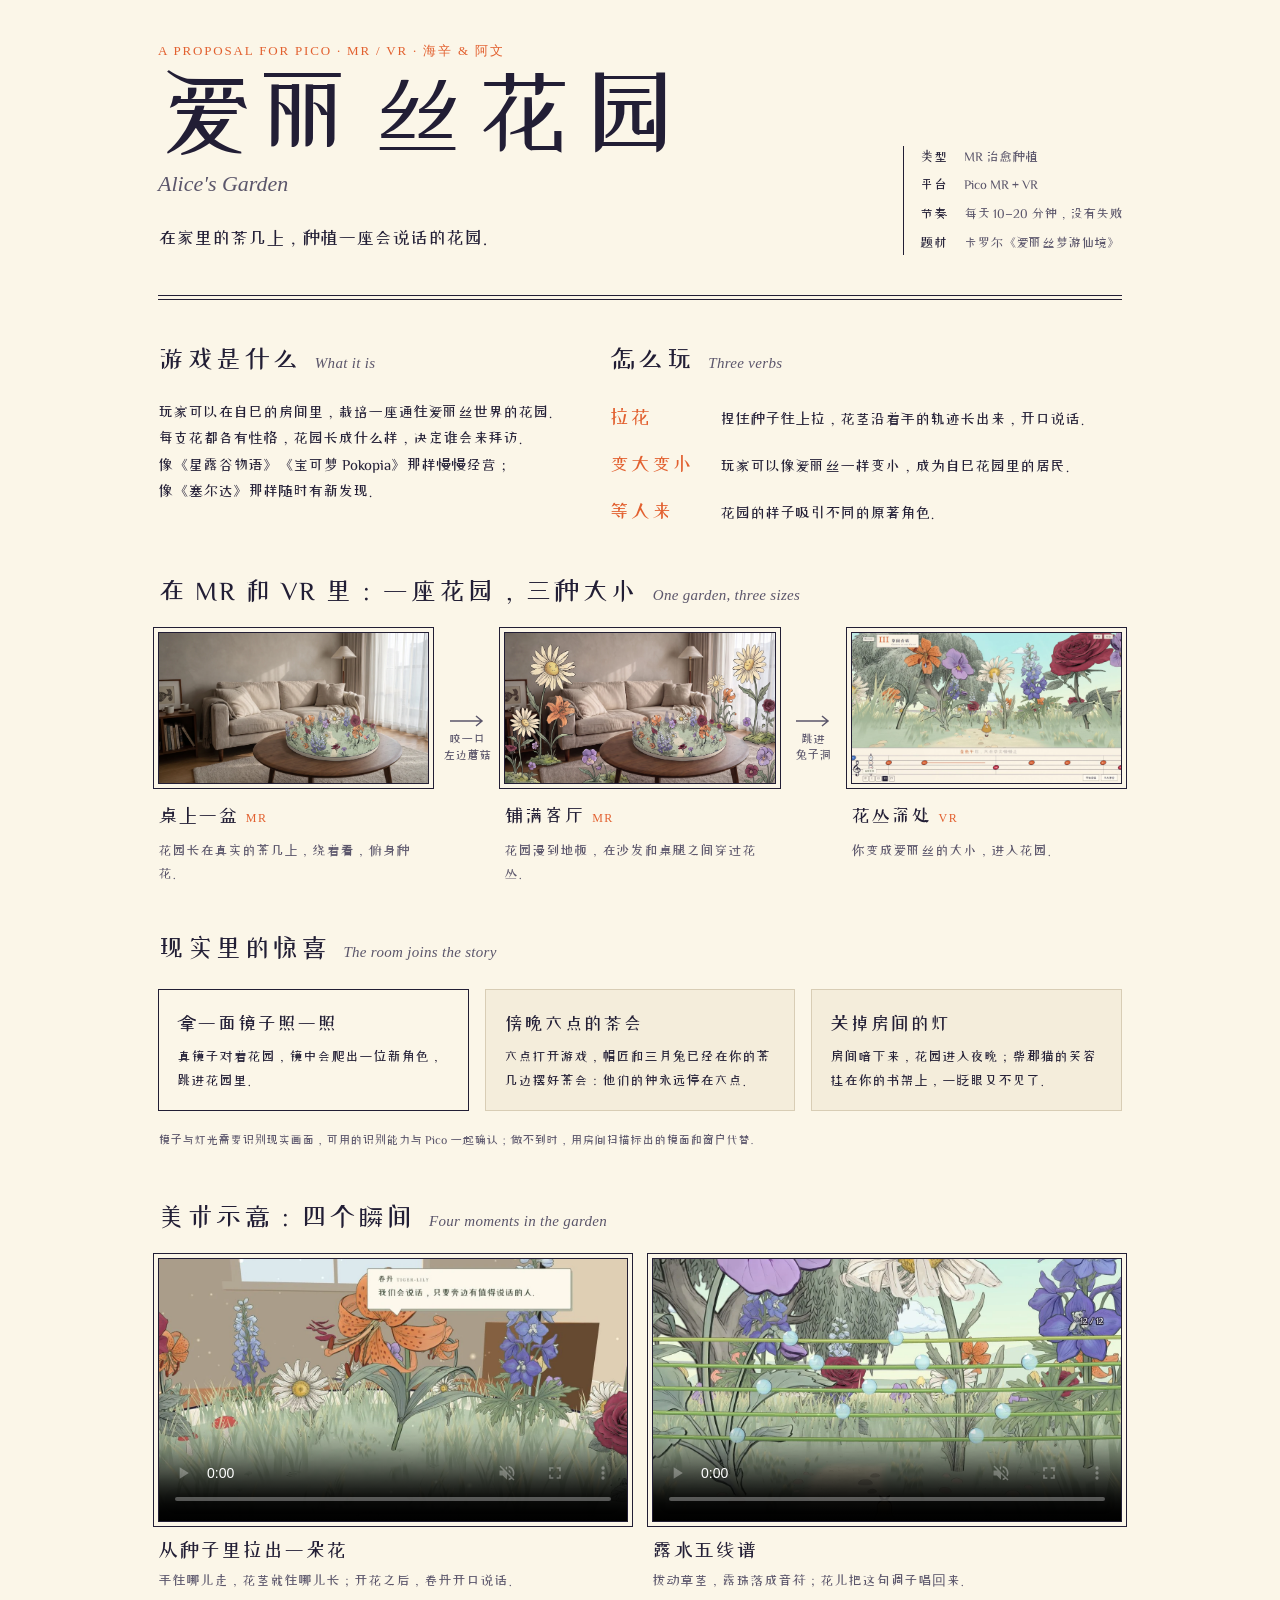
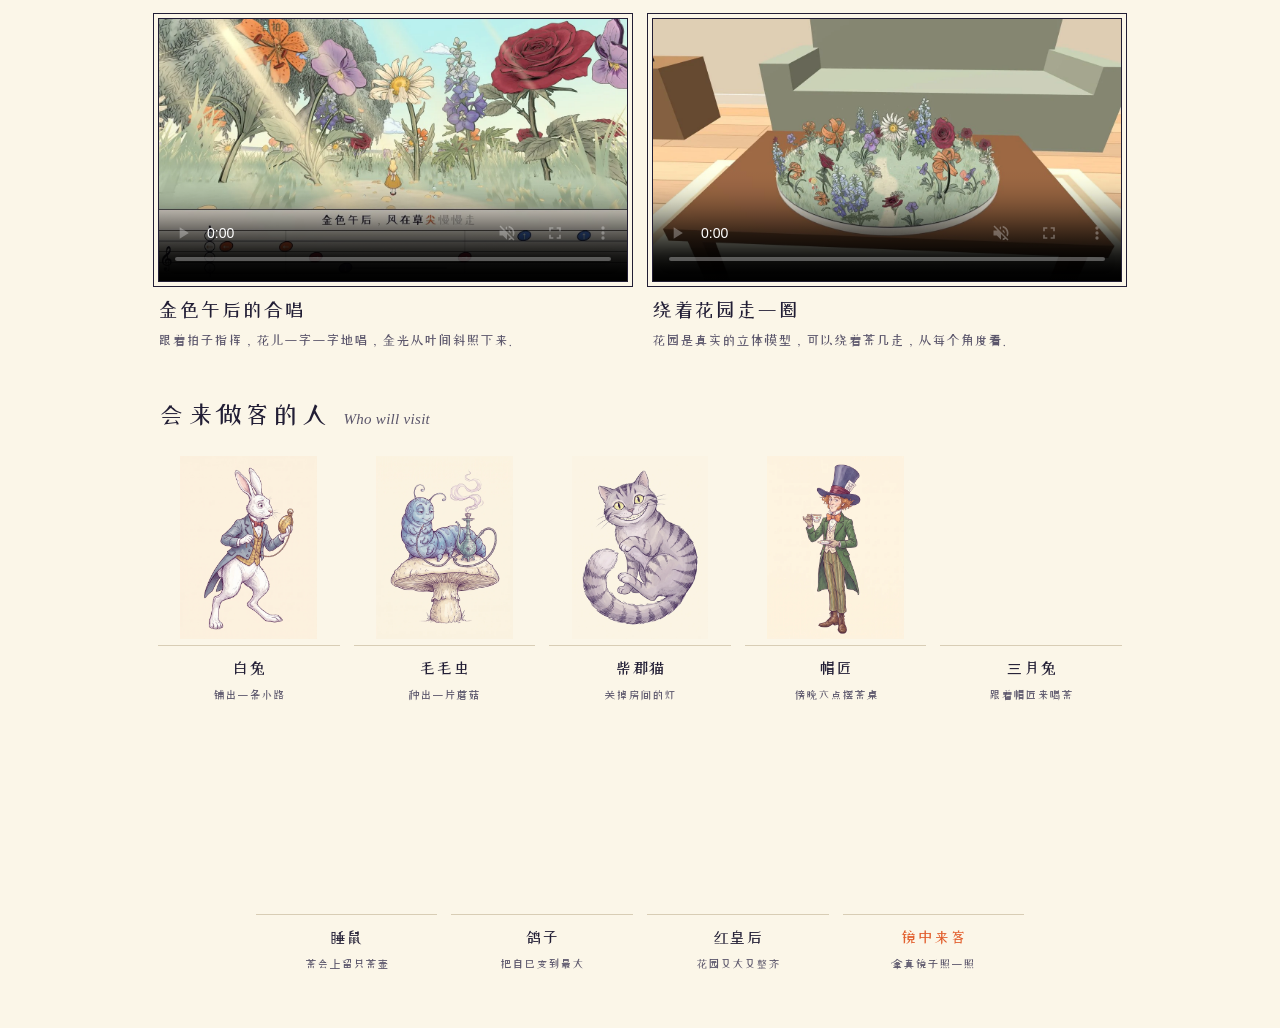
==== commit 13261ec7: "Restore Chinese Alice Garden PICO proposal" ====
--- a/alice-garden-pico/index.html
+++ b/alice-garden-pico/index.html
@@ -1,8 +1,8 @@
 <!doctype html>
-<html lang="en"><head><meta charset="utf-8"><meta name="viewport" content="width=device-width,initial-scale=1">
-<!-- Editable source: edit the text here and open this file in a browser to preview. -->
-<title>Alice’s Garden · PICO MR / VR Proposal</title>
-<meta name="description" content="Grow a talking garden on your coffee table. A PICO MR / VR interactive garden proposal by Ring Hyacinth and Simon Lee.">
+<html lang="zh-CN"><head><meta charset="utf-8"><meta name="viewport" content="width=device-width,initial-scale=1">
+<!-- 可编辑源文件：直接改这里的文字，双击用浏览器打开就能预览。改完运行同目录的「打包成单文件.py」生成单文件版。 -->
+<title>爱丽丝花园 · PICO MR / VR 提案</title>
+<meta name="description" content="在家里的茶几上，种植一座会说话的花园。海辛与阿文的 PICO MR / VR 互动花园提案。">
 <style>
 /* Layout: one storybook plate per printed page — page 1 says what it is and how it lives in a room,
    page 2 shows it moving and who will come to visit. The game's own palette and display face. */
@@ -10,8 +10,8 @@
 :root{
   --paper:#FBF6E8; --plate:#F4EDDB; --ink:#221E35; --ink-2:#5B566B; --rule:#D8CDB5;
   --lily:#E2602F; --leaf:#6E8A6A;
-  --display:Georgia,"Times New Roman",serif;
-  --body:Georgia,"Times New Roman",serif;
+  --display:"XiaoWei","Songti SC","STSong",serif;
+  --body:"XiaoWei","Noto Serif SC","Songti SC","STSong",serif;
   --latin:"IM Fell English",Georgia,serif;
   color-scheme:light;
 }
@@ -32,7 +32,7 @@
 
 /* title plate */
 .head{display:grid;grid-template-columns:minmax(0,1fr) auto;gap:32px;align-items:end}
-.head h1{font-size:clamp(40px,6vw,68px);line-height:1.1;letter-spacing:.01em}
+.head h1{font-size:clamp(56px,9vw,96px);line-height:1;letter-spacing:.08em}
 .head .en{font-family:var(--latin);font-style:italic;font-size:22px;color:var(--ink-2);margin-top:6px}
 .lede{font-size:18px;line-height:1.85;max-width:34em;margin-top:18px}
 .facts{display:grid;grid-template-columns:auto auto;gap:6px 16px;font-size:13px;color:var(--ink-2);border-left:1.5px solid var(--ink);padding-left:16px;align-self:end}
@@ -41,7 +41,7 @@
 /* what & how */
 .two{display:grid;grid-template-columns:minmax(0,1fr) minmax(0,1.25fr);gap:40px}
 .verbs{display:grid;gap:12px}
-.verb{display:grid;grid-template-columns:8em minmax(0,1fr);gap:12px;align-items:baseline}
+.verb{display:grid;grid-template-columns:6.6em minmax(0,1fr);gap:12px;align-items:baseline}
 .verb b{font-family:var(--display);font-weight:400;font-size:20px;letter-spacing:.06em;color:var(--lily);white-space:nowrap}
 
 /* three sizes */
@@ -138,7 +138,7 @@
  .facts{font-size:6.8pt;gap:1mm 3mm;padding-left:3mm}
  h2{font-size:11pt;gap:2mm}h2 small{font-size:7pt}
  .sec{gap:2mm}.two{gap:6mm}.verbs{gap:2mm}
- .verb{grid-template-columns:7.5em 1fr;gap:2mm}.verb b{font-size:9pt}
+ .verb{grid-template-columns:5.5em 1fr;gap:2mm}.verb b{font-size:9pt}
  .sizes{gap:2mm}.size{gap:1.3mm}.size .tag{margin-top:1mm;gap:2mm}
  .size .tag b,.card b{font-size:9pt}.size .tag span{font-size:7pt}
  .size p,.card p,.moment p{font-size:7pt;line-height:1.45}
@@ -182,7 +182,7 @@
  .head .en{font-size:20px}.eyebrow{font-size:11px;letter-spacing:.06em}
  .lede{font-size:17px;margin-top:14px}.facts{font-size:13px;justify-self:start;gap:6px 12px}
  h2{font-size:23px;line-height:1.5;gap:2px 10px}h2 small{font-size:13px}
- .sec{gap:16px}.verb{grid-template-columns:7em minmax(0,1fr);gap:8px}.verb b{font-size:19px}
+ .sec{gap:16px}.verb{grid-template-columns:5.4em minmax(0,1fr);gap:8px}.verb b{font-size:19px}
  .sizes{gap:18px}.size{gap:8px}.size p,.card p,.moment p{font-size:15px}
  .arrow{justify-self:center}.moments{gap:28px}.note{font-size:13px}
  .cast{grid-template-columns:repeat(2,minmax(0,1fr));gap:24px 16px}
@@ -197,16 +197,16 @@
   <section class="page">
     <header class="head">
       <div>
-        <div class="eyebrow">A PROPOSAL FOR PICO · MR / VR · Ring Hyacinth &amp; Simon Lee</div>
-        <h1>Alice’s Garden</h1>
-        <div class="en">A talking garden in your room</div>
-        <p class="lede">Grow a talking garden on your coffee table.<br></p>
+        <div class="eyebrow">A PROPOSAL FOR PICO · MR / VR · 海辛 &amp; 阿文</div>
+        <h1>爱丽丝花园</h1>
+        <div class="en">Alice's Garden</div>
+        <p class="lede">在家里的茶几上，种植一座会说话的花园。<br></p>
       </div>
       <div class="facts">
-        <b>Genre</b><span>Cozy MR gardening</span>
-        <b>Platform</b><span>PICO MR + VR</span>
-        <b>Pace</b><span>10–20 minutes a day; no failure states</span>
-        <b>Inspiration</b><span>Lewis Carroll’s Alice in Wonderland</span>
+        <b>类型</b><span>MR 治愈种植</span>
+        <b>平台</b><span>Pico MR + VR</span>
+        <b>节奏</b><span>每天 10–20 分钟，没有失败</span>
+        <b>题材</b><span>卡罗尔《爱丽丝梦游仙境》</span>
       </div>
     </header>
 
@@ -214,90 +214,90 @@
 
     <div class="two">
       <section class="sec">
-        <h2>What it is</h2>
-        <p>Cultivate a garden in your own room that opens into Alice’s world. Each flower has its own personality, and the garden you grow determines who visits. Tend it at your own pace, as in Stardew Valley or Pokémon Pokopia, with discoveries around every corner, as in The Legend of Zelda.</p>
+        <h2>游戏是什么 <small>What it is</small></h2>
+        <p>玩家可以在自己的房间里，栽培一座通往爱丽丝世界的花园。<br>每支花都各有性格，花园长成什么样，决定谁会来拜访。<br>像《星露谷物语》《宝可梦 Pokopia》那样慢慢经营；<br>像《塞尔达》那样随时有新发现。</p>
       </section>
       <section class="sec">
-        <h2>How to play <small>Three simple actions</small></h2>
+        <h2>怎么玩 <small>Three verbs</small></h2>
         <div class="verbs">
-          <div class="verb"><b>Grow</b><span>Pinch a seed and pull upward. A stem follows your hand, then blossoms and speaks.</span></div>
-          <div class="verb"><b>Change size</b><span>Shrink like Alice and become a resident of your own garden.</span></div>
-          <div class="verb"><b>Welcome</b><span>Your garden’s character attracts different visitors from the original story.</span></div>
+          <div class="verb"><b>拉花</b><span>捏住种子往上拉，花茎沿着手的轨迹长出来，开口说话。</span></div>
+          <div class="verb"><b>变大变小</b><span>玩家可以像爱丽丝一样变小，成为自己花园里的居民。</span></div>
+          <div class="verb"><b>等人来</b><span>花园的样子吸引不同的原著角色。</span></div>
         </div>
       </section>
     </div>
 
     <section class="sec">
-      <h2>One garden, three sizes <small>From MR to VR</small></h2>
+      <h2>在 MR 和 VR 里：一座花园，三种大小 <small>One garden, three sizes</small></h2>
       <div class="sizes">
         <div class="size">
-          <figure><img loading="lazy" decoding="async" src="media/desk-mr-v2.webp" alt="A miniature garden on a coffee table"></figure>
-          <div class="tag"><b>On the tabletop</b><span>MR</span></div>
-          <p>Grow a garden on your real coffee table. Walk around it and lean in to plant flowers.</p>
+          <figure><img loading="lazy" decoding="async" src="media/desk-mr-v2.webp" alt="茶几上的一盆花园"></figure>
+          <div class="tag"><b>桌上一盆</b><span>MR</span></div>
+          <p>花园长在真实的茶几上，绕着看，俯身种花。</p>
         </div>
-        <div class="arrow"><svg viewBox="0 0 36 14" aria-hidden="true"><path d="M1 7h32M27 2l6 5-6 5" fill="none" stroke="currentColor" stroke-width="1.5"/></svg>Bite the<br>left mushroom</div>
+        <div class="arrow"><svg viewBox="0 0 36 14" aria-hidden="true"><path d="M1 7h32M27 2l6 5-6 5" fill="none" stroke="currentColor" stroke-width="1.5"/></svg>咬一口<br>左边蘑菇</div>
         <div class="size">
-          <figure><img loading="lazy" decoding="async" src="media/room-mr-v4.webp" alt="A garden fills the living room, with flowers taller than the sofa"></figure>
-          <div class="tag"><b>Across the room</b><span>MR</span></div>
-          <p>The garden spreads across the floor. Walk among flowers between your sofa and table legs.</p>
+          <figure><img loading="lazy" decoding="async" src="media/room-mr-v4.webp" alt="花园铺满客厅，花比沙发高"></figure>
+          <div class="tag"><b>铺满客厅</b><span>MR</span></div>
+          <p>花园漫到地板，在沙发和桌腿之间穿过花丛。</p>
         </div>
-        <div class="arrow"><svg viewBox="0 0 36 14" aria-hidden="true"><path d="M1 7h32M27 2l6 5-6 5" fill="none" stroke="currentColor" stroke-width="1.5"/></svg>Down the<br>rabbit hole</div>
+        <div class="arrow"><svg viewBox="0 0 36 14" aria-hidden="true"><path d="M1 7h32M27 2l6 5-6 5" fill="none" stroke="currentColor" stroke-width="1.5"/></svg>跳进<br>兔子洞</div>
         <div class="size">
-          <figure><img loading="lazy" decoding="async" src="media/deep-game-v3.webp" alt="Deep among the flowers at Alice’s tiny scale"></figure>
-          <div class="tag"><b>Among the flowers</b><span>VR</span></div>
-          <p>Shrink to Alice’s size and step inside the garden.</p>
+          <figure><img loading="lazy" decoding="async" src="media/deep-game-v3.webp" alt="爱丽丝大小的花丛深处"></figure>
+          <div class="tag"><b>花丛深处</b><span>VR</span></div>
+          <p>你变成爱丽丝的大小，进入花园。</p>
         </div>
       </div>
     </section>
 
     <section class="sec">
-      <h2>The room joins the story</h2>
+      <h2>现实里的惊喜 <small>The room joins the story</small></h2>
       <div class="surprise">
-        <div class="card lead"><b>Hold up a mirror</b><p>Point a real mirror at the garden. A new character climbs out of its reflection and leaps inside.</p></div>
-        <div class="card"><b>Tea at six</b><p>Open the game at 6 p.m. and find the Hatter and March Hare ready for tea beside your coffee table. Their clock is always stuck at six.</p></div>
-        <div class="card"><b>Turn out the lights</b><p>As your room darkens, night falls in the garden. The Cheshire Cat’s grin appears on your bookshelf, then vanishes in a blink.</p></div>
-      </div>
-      <p class="note">Mirror and lighting interactions depend on real-world visual recognition, with available capabilities to be confirmed with PICO. A fallback would use mirror and window locations marked in a room scan.</p>
+        <div class="card lead"><b>拿一面镜子照一照</b><p>真镜子对着花园，镜中会爬出一位新角色，跳进花园里。</p></div>
+        <div class="card"><b>傍晚六点的茶会</b><p>六点打开游戏，帽匠和三月兔已经在你的茶几边摆好茶会：他们的钟永远停在六点。</p></div>
+        <div class="card"><b>关掉房间的灯</b><p>房间暗下来，花园进入夜晚；柴郡猫的笑容挂在你的书架上，一眨眼又不见了。</p></div>
+      </div>
+      <p class="note">镜子与灯光需要识别现实画面，可用的识别能力与 Pico 一起确认；做不到时，用房间扫描标出的镜面和窗户代替。</p>
     </section>
   </section>
 
   <section class="page">
     <section class="sec">
-      <h2>Four moments in the garden <small>Visual concepts</small></h2>
+      <h2>美术示意：四个瞬间 <small>Four moments in the garden</small></h2>
 
       <div class="moments">
         <article class="moment">
-          <div class="frame"><video src="media/pull.mp4" poster="media/pull.webp" muted loop playsinline controls preload="none"></video><img loading="lazy" decoding="async" src="media/pull.webp" alt="Tiger Lily grows from a seed and begins to speak"></div>
-          <div class="cap"><h3>Pull a flower from a seed</h3><p>The stem follows your hand. When the flower blooms, Tiger Lily begins to speak.</p></div>
+          <div class="frame"><video src="media/pull.mp4" poster="media/pull.webp" muted loop playsinline controls preload="none"></video><img loading="lazy" decoding="async" src="media/pull.webp" alt="卷丹从种子里长出来并开口说话"></div>
+          <div class="cap"><h3>从种子里拉出一朵花</h3><p>手往哪儿走，花茎就往哪儿长；开花之后，卷丹开口说话。</p></div>
         </article>
         <article class="moment">
-          <div class="frame"><video src="media/dew.mp4" poster="media/dew.webp" muted loop playsinline controls preload="none"></video><img loading="lazy" decoding="async" src="media/dew.webp" alt="Dewdrops hang on five blades of grass like notes on a musical staff"></div>
-          <div class="cap"><h3>A score of dewdrops</h3><p>Pluck the grass: dewdrops fall as musical notes, and the flowers sing the melody back.</p></div>
+          <div class="frame"><video src="media/dew.mp4" poster="media/dew.webp" muted loop playsinline controls preload="none"></video><img loading="lazy" decoding="async" src="media/dew.webp" alt="露珠挂在五根草茎上，像一行五线谱"></div>
+          <div class="cap"><h3>露水五线谱</h3><p>拨动草茎，露珠落成音符；花儿把这句调子唱回来。</p></div>
         </article>
         <article class="moment">
-          <div class="frame"><video src="media/sing.mp4" poster="media/sing.webp" muted loop playsinline controls preload="none"></video><img loading="lazy" decoding="async" src="media/sing.webp" alt="Flowers sing together in the golden afternoon light"></div>
-          <div class="cap"><h3>A golden afternoon chorus</h3><p>Conduct to the beat as the flowers sing, word by word, with golden light filtering through their leaves.</p></div>
+          <div class="frame"><video src="media/sing.mp4" poster="media/sing.webp" muted loop playsinline controls preload="none"></video><img loading="lazy" decoding="async" src="media/sing.webp" alt="金色午后，花儿按歌词合唱"></div>
+          <div class="cap"><h3>金色午后的合唱</h3><p>跟着拍子指挥，花儿一字一字地唱，金光从叶间斜照下来。</p></div>
         </article>
         <article class="moment">
-          <div class="frame"><video src="media/orbit.mp4" poster="media/orbit.webp" muted loop playsinline controls preload="none"></video><img loading="lazy" decoding="async" src="media/orbit.webp" alt="The camera circles a garden on a coffee table"></div>
-          <div class="cap"><h3>Walk around the garden</h3><p>The garden is a 3D model. Walk around the coffee table and see it from every angle.</p></div>
+          <div class="frame"><video src="media/orbit.mp4" poster="media/orbit.webp" muted loop playsinline controls preload="none"></video><img loading="lazy" decoding="async" src="media/orbit.webp" alt="茶几上的花园，镜头绕着它转一圈"></div>
+          <div class="cap"><h3>绕着花园走一圈</h3><p>花园是真实的立体模型，可以绕着茶几走，从每个角度看。</p></div>
         </article>
       </div>
 
     </section>
 
     <section class="sec">
-      <h2>Who will visit</h2>
+      <h2>会来做客的人 <small>Who will visit</small></h2>
       <div class="cast">
-        <div class="who"><div class="pic"><img loading="lazy" decoding="async" src="media/cast-rabbit-nbp.webp" alt=""></div><b>White Rabbit</b><span>Lay a little path</span></div>
-        <div class="who"><div class="pic"><img loading="lazy" decoding="async" src="media/cast-caterpillar-nbp.webp" alt=""></div><b>Caterpillar</b><span>Grow a mushroom patch</span></div>
-        <div class="who"><div class="pic"><img loading="lazy" decoding="async" src="media/cast-cheshire-nbp.webp" alt=""></div><b>Cheshire Cat</b><span>Turn out the lights</span></div>
-        <div class="who"><div class="pic"><img loading="lazy" decoding="async" src="media/cast-hatter-nbp.webp" alt=""></div><b>Hatter</b><span>Set the table at six</span></div>
-        <div class="who"><div class="pic"><img loading="lazy" decoding="async" src="media/cast-hare-nbp.webp" alt=""></div><b>March Hare</b><span>Joins the Hatter for tea</span></div>
-        <div class="who"><div class="pic"><img loading="lazy" decoding="async" src="media/cast-dormouse-nbp.webp" alt=""></div><b>Dormouse</b><span>Leave a teapot at the party</span></div>
-        <div class="who"><div class="pic"><img loading="lazy" decoding="async" src="media/cast-pigeon-nbp.webp" alt=""></div><b>Pigeon</b><span>Grow to your largest size</span></div>
-        <div class="who"><div class="pic"><img loading="lazy" decoding="async" src="media/cast-queen-nbp.webp" alt=""></div><b>Red Queen</b><span>Keep a grand, tidy garden</span></div>
-        <div class="who mystery"><div class="pic"><img loading="lazy" decoding="async" src="media/cast-mirror-nbp.webp" alt="A hand mirror for a mysterious visitor"></div><b>Mirror Visitor</b><span>Hold up a real mirror</span></div>
+        <div class="who"><div class="pic"><img loading="lazy" decoding="async" src="media/cast-rabbit-nbp.webp" alt=""></div><b>白兔</b><span>铺出一条小路</span></div>
+        <div class="who"><div class="pic"><img loading="lazy" decoding="async" src="media/cast-caterpillar-nbp.webp" alt=""></div><b>毛毛虫</b><span>种出一片蘑菇</span></div>
+        <div class="who"><div class="pic"><img loading="lazy" decoding="async" src="media/cast-cheshire-nbp.webp" alt=""></div><b>柴郡猫</b><span>关掉房间的灯</span></div>
+        <div class="who"><div class="pic"><img loading="lazy" decoding="async" src="media/cast-hatter-nbp.webp" alt=""></div><b>帽匠</b><span>傍晚六点摆茶桌</span></div>
+        <div class="who"><div class="pic"><img loading="lazy" decoding="async" src="media/cast-hare-nbp.webp" alt=""></div><b>三月兔</b><span>跟着帽匠来喝茶</span></div>
+        <div class="who"><div class="pic"><img loading="lazy" decoding="async" src="media/cast-dormouse-nbp.webp" alt=""></div><b>睡鼠</b><span>茶会上留只茶壶</span></div>
+        <div class="who"><div class="pic"><img loading="lazy" decoding="async" src="media/cast-pigeon-nbp.webp" alt=""></div><b>鸽子</b><span>把自己变到最大</span></div>
+        <div class="who"><div class="pic"><img loading="lazy" decoding="async" src="media/cast-queen-nbp.webp" alt=""></div><b>红皇后</b><span>花园又大又整齐</span></div>
+        <div class="who mystery"><div class="pic"><img loading="lazy" decoding="async" src="media/cast-mirror-nbp.webp" alt="镜中来客手镜"></div><b>镜中来客</b><span>拿真镜子照一照</span></div>
       </div>
     </section>
 
